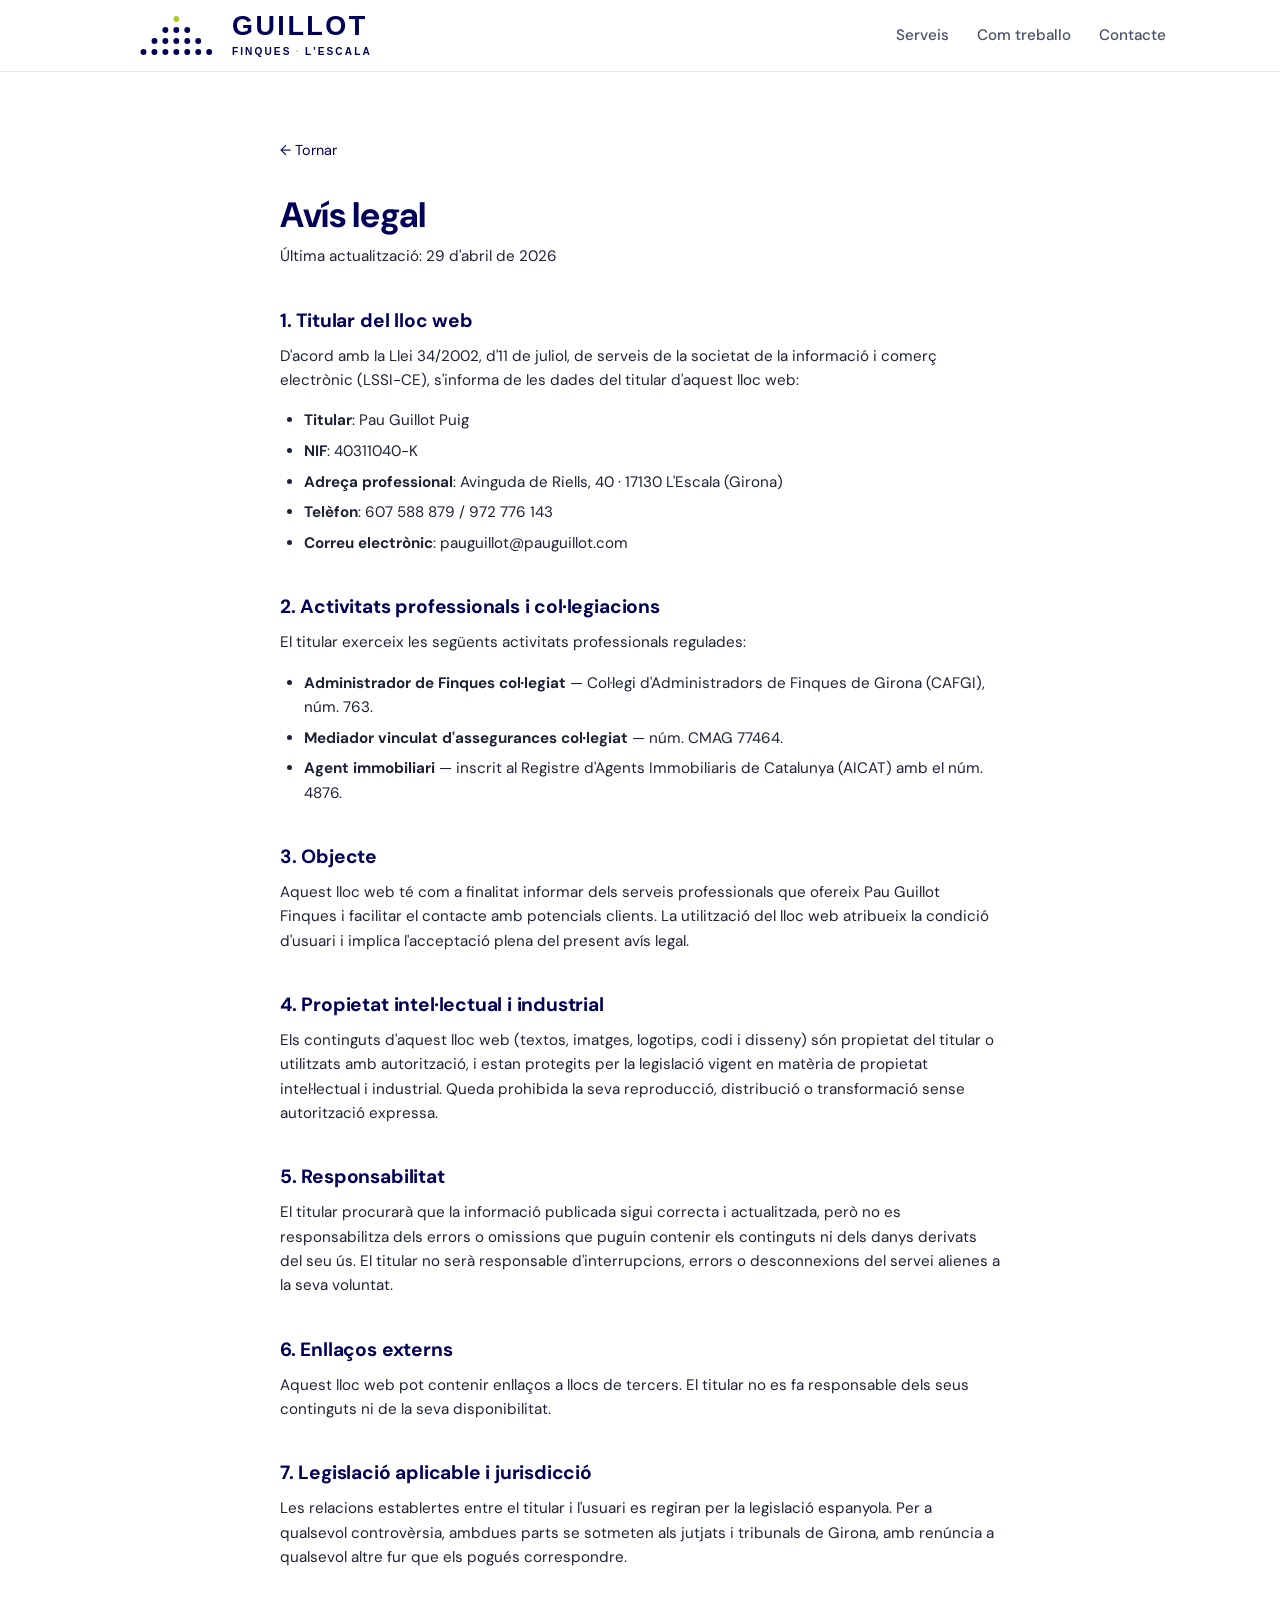
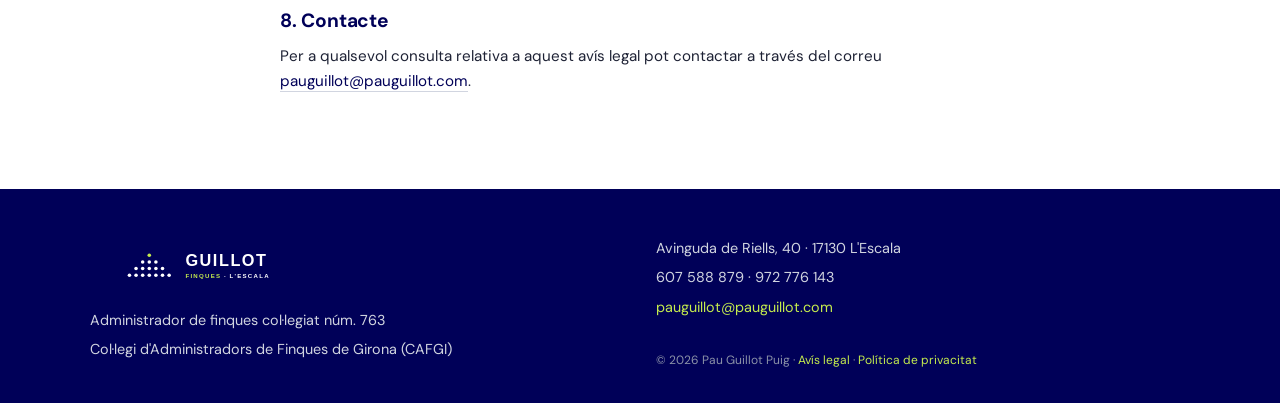
==== avis-legal.html @ b4b57026 "v0 inicial de finqueslescala.com Lloc estàtic + Cloudflare Pages Function per al formulari de pressu" ====
<!DOCTYPE html>
<html lang="ca">
<head>
  <meta charset="UTF-8">
  <meta name="viewport" content="width=device-width, initial-scale=1">
  <meta name="robots" content="noindex">
  <title>Avís legal · Pau Guillot Finques</title>
  <link rel="icon" type="image/svg+xml" href="assets/favicon.svg">
  <link rel="stylesheet" href="styles.css">
</head>
<body>

  <header class="site-header">
    <div class="site-header__inner">
      <a class="site-header__logo" href="index.html" aria-label="Pau Guillot Finques">
        <img src="assets/logo-light.svg" alt="Pau Guillot Finques">
      </a>
      <nav class="site-header__nav">
        <a href="index.html#serveis">Serveis</a>
        <a href="index.html#filosofia">Com treballo</a>
        <a href="index.html#contacte">Contacte</a>
      </nav>
    </div>
  </header>

  <main class="legal">
    <div class="legal__inner">
      <a class="legal__back" href="index.html">← Tornar</a>

      <h1>Avís legal</h1>
      <p class="legal__lead">Última actualització: 29 d'abril de 2026</p>

      <h2>1. Titular del lloc web</h2>
      <p>D'acord amb la Llei 34/2002, d'11 de juliol, de serveis de la societat de la informació i comerç electrònic (LSSI-CE), s'informa de les dades del titular d'aquest lloc web:</p>
      <ul>
        <li><strong>Titular</strong>: Pau Guillot Puig</li>
        <li><strong>NIF</strong>: 40311040-K</li>
        <li><strong>Adreça professional</strong>: Avinguda de Riells, 40 · 17130 L'Escala (Girona)</li>
        <li><strong>Telèfon</strong>: 607 588 879 / 972 776 143</li>
        <li><strong>Correu electrònic</strong>: pauguillot@pauguillot.com</li>
      </ul>

      <h2>2. Activitats professionals i col·legiacions</h2>
      <p>El titular exerceix les següents activitats professionals regulades:</p>
      <ul>
        <li><strong>Administrador de Finques col·legiat</strong> — Col·legi d'Administradors de Finques de Girona (CAFGI), núm. 763.</li>
        <li><strong>Mediador vinculat d'assegurances col·legiat</strong> — núm. CMAG 77464.</li>
        <li><strong>Agent immobiliari</strong> — inscrit al Registre d'Agents Immobiliaris de Catalunya (AICAT) amb el núm. 4876.</li>
      </ul>

      <h2>3. Objecte</h2>
      <p>Aquest lloc web té com a finalitat informar dels serveis professionals que ofereix Pau Guillot Finques i facilitar el contacte amb potencials clients. La utilització del lloc web atribueix la condició d'usuari i implica l'acceptació plena del present avís legal.</p>

      <h2>4. Propietat intel·lectual i industrial</h2>
      <p>Els continguts d'aquest lloc web (textos, imatges, logotips, codi i disseny) són propietat del titular o utilitzats amb autorització, i estan protegits per la legislació vigent en matèria de propietat intel·lectual i industrial. Queda prohibida la seva reproducció, distribució o transformació sense autorització expressa.</p>

      <h2>5. Responsabilitat</h2>
      <p>El titular procurarà que la informació publicada sigui correcta i actualitzada, però no es responsabilitza dels errors o omissions que puguin contenir els continguts ni dels danys derivats del seu ús. El titular no serà responsable d'interrupcions, errors o desconnexions del servei alienes a la seva voluntat.</p>

      <h2>6. Enllaços externs</h2>
      <p>Aquest lloc web pot contenir enllaços a llocs de tercers. El titular no es fa responsable dels seus continguts ni de la seva disponibilitat.</p>

      <h2>7. Legislació aplicable i jurisdicció</h2>
      <p>Les relacions establertes entre el titular i l'usuari es regiran per la legislació espanyola. Per a qualsevol controvèrsia, ambdues parts se sotmeten als jutjats i tribunals de Girona, amb renúncia a qualsevol altre fur que els pogués correspondre.</p>

      <h2>8. Contacte</h2>
      <p>Per a qualsevol consulta relativa a aquest avís legal pot contactar a través del correu <a href="mailto:pauguillot@pauguillot.com">pauguillot@pauguillot.com</a>.</p>
    </div>
  </main>

  <footer class="site-footer">
    <div class="site-footer__inner">
      <div>
        <img src="assets/logo.svg" alt="Pau Guillot Finques">
        <p>Administrador de finques col·legiat núm. 763</p>
        <p>Col·legi d'Administradors de Finques de Girona (CAFGI)</p>
      </div>
      <div>
        <p>Avinguda de Riells, 40 · 17130 L'Escala</p>
        <p>607 588 879 · 972 776 143</p>
        <p><a href="mailto:pauguillot@pauguillot.com">pauguillot@pauguillot.com</a></p>
        <br>
        <small>© 2026 Pau Guillot Puig · <a href="avis-legal.html">Avís legal</a> · <a href="privacitat.html">Política de privacitat</a></small>
      </div>
    </div>
  </footer>

</body>
</html>
---- styles.css ----
/* ============================================================
   finqueslescala.com — v0
   Hereta tokens del sistema de marca PGF.
   ============================================================ */

@import url('https://fonts.googleapis.com/css2?family=DM+Sans:wght@400;500;600;700;800&family=DM+Mono:wght@400;500&display=swap');

:root {
  --navy:        #000058;
  --navy-deep:   #00003a;
  --navy-light:  #0a0a6e;
  --lime:        #c5ec4d;
  --lime-print:  #a8cf28;

  --white:       #ffffff;
  --off-white:   #f8f9fc;
  --gray-50:     #f4f5f9;
  --gray-100:    #e8eaf0;
  --gray-200:    #d1d5e0;
  --gray-400:    #8b92a8;
  --gray-600:    #4a5068;
  --gray-800:    #1e2235;

  --font-sans:   'DM Sans', 'Inter', 'Helvetica Neue', Arial, sans-serif;
  --font-mono:   'DM Mono', 'Menlo', 'Consolas', monospace;

  --max-w:       1100px;
  --gutter:      1.5rem;
}

* { box-sizing: border-box; margin: 0; padding: 0; }

html {
  -webkit-font-smoothing: antialiased;
  -moz-osx-font-smoothing: grayscale;
  scroll-behavior: smooth;
}

body {
  font-family: var(--font-sans);
  font-size: 17px;
  line-height: 1.6;
  color: var(--gray-800);
  background: var(--white);
}

a {
  color: var(--navy);
  text-decoration: none;
  border-bottom: 1px solid var(--gray-200);
  transition: border-color .15s ease;
}
a:hover { border-bottom-color: var(--navy); }

h1, h2, h3 {
  font-family: var(--font-sans);
  color: var(--navy);
  font-weight: 700;
  line-height: 1.2;
  letter-spacing: -0.01em;
}

.mono { font-family: var(--font-mono); }

/* ============================================================
   HEADER
   ============================================================ */
.site-header {
  background: var(--white);
  border-bottom: 1px solid var(--gray-100);
  position: sticky;
  top: 0;
  z-index: 10;
}

.site-header__inner {
  max-width: var(--max-w);
  margin: 0 auto;
  padding: 0.875rem var(--gutter);
  display: flex;
  align-items: center;
  justify-content: space-between;
}

.site-header__logo {
  border-bottom: none;
  line-height: 0;
}

.site-header__logo img {
  height: 43px;
  display: block;
}

@media (max-width: 640px) {
  .site-header__logo img { height: 31px; }
}


.site-header__nav {
  display: flex;
  gap: 1.75rem;
  font-size: 0.95rem;
}

.site-header__nav a {
  color: var(--gray-600);
  border-bottom: none;
  font-weight: 500;
}
.site-header__nav a:hover { color: var(--navy); }

@media (max-width: 640px) {
  .site-header__nav { display: none; }
}

/* ============================================================
   HERO
   ============================================================ */
.hero {
  padding: 6rem var(--gutter) 5rem;
  background: var(--off-white);
  border-bottom: 1px solid var(--gray-100);
}

.hero__inner {
  max-width: var(--max-w);
  margin: 0 auto;
}

.hero__eyebrow {
  font-size: 0.85rem;
  font-weight: 600;
  letter-spacing: 0.08em;
  text-transform: uppercase;
  color: var(--lime-print);
  margin-bottom: 1.25rem;
}

.hero h1 {
  font-size: clamp(2rem, 5vw, 3.4rem);
  margin-bottom: 1.25rem;
  max-width: 24ch;
}

.hero__lead {
  font-size: clamp(1.05rem, 1.6vw, 1.25rem);
  color: var(--gray-600);
  max-width: 60ch;
  margin-bottom: 2rem;
}

.hero__cta {
  display: inline-flex;
  align-items: center;
  gap: 0.6rem;
  padding: 0.9rem 1.6rem;
  background: var(--navy);
  color: var(--white);
  border-radius: 4px;
  border-bottom: none;
  font-weight: 600;
  font-size: 0.95rem;
  transition: background .15s ease;
}
.hero__cta:hover { background: var(--navy-light); border-bottom: none; }

/* ============================================================
   SECTIONS
   ============================================================ */
.section {
  padding: 5rem var(--gutter);
}

.section--alt {
  background: var(--off-white);
  border-top: 1px solid var(--gray-100);
  border-bottom: 1px solid var(--gray-100);
}

.section__inner {
  max-width: var(--max-w);
  margin: 0 auto;
}

.section__heading {
  font-size: 0.85rem;
  font-weight: 600;
  letter-spacing: 0.08em;
  text-transform: uppercase;
  color: var(--gray-400);
  margin-bottom: 0.75rem;
}

.section h2 {
  font-size: clamp(1.6rem, 3vw, 2.2rem);
  margin-bottom: 2.5rem;
  max-width: 30ch;
}

/* ============================================================
   SERVEIS (grid)
   ============================================================ */
.serveis {
  display: grid;
  grid-template-columns: repeat(auto-fit, minmax(260px, 1fr));
  gap: 1.5rem;
}

.servei {
  background: var(--white);
  border: 1px solid var(--gray-100);
  border-radius: 6px;
  padding: 1.75rem;
  transition: border-color .2s ease, transform .2s ease;
}
.servei:hover {
  border-color: var(--navy);
  transform: translateY(-2px);
}

.servei h3 {
  font-size: 1.15rem;
  margin-bottom: 0.75rem;
  color: var(--navy);
}

.servei p {
  color: var(--gray-600);
  font-size: 0.95rem;
}

.servei__marca {
  display: inline-block;
  margin-top: 0.75rem;
  font-size: 0.85rem;
  font-weight: 500;
  color: var(--lime-print);
  border-bottom: none;
}

.servei__credencial {
  margin-top: 1rem;
  padding-top: 0.75rem;
  border-top: 1px solid var(--gray-100);
  font-size: 0.8rem;
  color: var(--gray-400);
  font-weight: 500;
  letter-spacing: 0.01em;
}

/* ============================================================
   FILOSOFIA
   ============================================================ */
.filosofia p {
  font-size: clamp(1.1rem, 1.8vw, 1.35rem);
  line-height: 1.55;
  color: var(--gray-800);
  max-width: 52ch;
  margin-bottom: 1.5rem;
}

.filosofia p:last-child { margin-bottom: 0; }

/* ============================================================
   CONTACTE
   ============================================================ */
.contacte {
  display: grid;
  grid-template-columns: repeat(auto-fit, minmax(260px, 1fr));
  gap: 2rem;
}

.contacte__bloc h3 {
  font-size: 0.85rem;
  font-weight: 600;
  letter-spacing: 0.08em;
  text-transform: uppercase;
  color: var(--gray-400);
  margin-bottom: 0.75rem;
}

.contacte__bloc p,
.contacte__bloc a {
  font-size: 1.05rem;
  color: var(--gray-800);
  display: block;
  border-bottom: none;
}

.contacte__bloc a:hover { color: var(--navy); }

.contacte__bloc .mono { font-family: var(--font-mono); font-size: 1rem; }

/* ============================================================
   FORMULARI PRESSUPOST
   ============================================================ */
.pressupost-form {
  max-width: 640px;
  margin-bottom: 3rem;
}

.pressupost-form__row {
  margin-bottom: 1.25rem;
}

.pressupost-form__row--split {
  display: grid;
  grid-template-columns: 1fr 1fr;
  gap: 1rem;
}

@media (max-width: 540px) {
  .pressupost-form__row--split { grid-template-columns: 1fr; }
}

.pressupost-form label {
  display: block;
  font-size: 0.85rem;
  font-weight: 600;
  color: var(--gray-600);
  margin-bottom: 0.4rem;
}

.pressupost-form input,
.pressupost-form select,
.pressupost-form textarea {
  width: 100%;
  font-family: var(--font-sans);
  font-size: 1rem;
  color: var(--gray-800);
  background: var(--white);
  border: 1px solid var(--gray-200);
  border-radius: 4px;
  padding: 0.7rem 0.85rem;
  transition: border-color .15s ease, box-shadow .15s ease;
}

.pressupost-form input:focus,
.pressupost-form select:focus,
.pressupost-form textarea:focus {
  outline: none;
  border-color: var(--navy);
  box-shadow: 0 0 0 3px rgba(0, 0, 88, 0.1);
}

.pressupost-form textarea {
  resize: vertical;
  font-family: var(--font-sans);
}

.pressupost-form__submit {
  display: inline-flex;
  align-items: center;
  gap: 0.6rem;
  padding: 0.9rem 1.6rem;
  background: var(--navy);
  color: var(--white);
  border: none;
  border-radius: 4px;
  font-family: var(--font-sans);
  font-weight: 600;
  font-size: 0.95rem;
  cursor: pointer;
  transition: background .15s ease;
}
.pressupost-form__submit:hover { background: var(--navy-light); }

.contacte-divider {
  border-top: 1px solid var(--gray-100);
  margin: 3rem 0 2.5rem;
}

.contacte__subtitol {
  font-size: 0.85rem;
  font-weight: 600;
  letter-spacing: 0.08em;
  text-transform: uppercase;
  color: var(--gray-400);
  margin-bottom: 1.5rem;
}

/* ============================================================
   PÀGINES LEGALS
   ============================================================ */
.legal {
  padding: 4rem var(--gutter) 5rem;
}

.legal__inner {
  max-width: 720px;
  margin: 0 auto;
}

.legal h1 {
  font-size: clamp(1.6rem, 3vw, 2.2rem);
  margin-bottom: 0.5rem;
}

.legal__lead {
  color: var(--gray-600);
  margin-bottom: 2.5rem;
  font-size: 0.95rem;
}

.legal h2 {
  font-size: 1.2rem;
  margin: 2.5rem 0 0.75rem;
  color: var(--navy);
}

.legal h3 {
  font-size: 1rem;
  margin: 1.5rem 0 0.5rem;
  color: var(--navy);
  font-weight: 600;
}

.legal p, .legal ul, .legal ol {
  margin-bottom: 1rem;
  color: var(--gray-800);
  font-size: 0.95rem;
}

.legal ul, .legal ol {
  padding-left: 1.5rem;
}

.legal ul li, .legal ol li {
  margin-bottom: 0.4rem;
}

.legal a {
  color: var(--navy);
  border-bottom-color: var(--gray-200);
}

.legal__back {
  display: inline-block;
  margin-bottom: 2rem;
  font-size: 0.9rem;
  color: var(--gray-600);
  border-bottom: none;
}
.legal__back:hover { color: var(--navy); }

/* ============================================================
   PÀGINA GRÀCIES
   ============================================================ */
.gracies {
  padding: 6rem var(--gutter);
  text-align: center;
}

.gracies__inner {
  max-width: 540px;
  margin: 0 auto;
}

.gracies h1 {
  font-size: clamp(1.8rem, 3vw, 2.4rem);
  margin-bottom: 1rem;
}

.gracies p {
  color: var(--gray-600);
  font-size: 1.05rem;
  margin-bottom: 2rem;
}

/* ============================================================
   FORM CONSENTIMENT RGPD
   ============================================================ */
.pressupost-form__consent {
  display: flex;
  align-items: flex-start;
  gap: 0.6rem;
  font-size: 0.85rem;
  color: var(--gray-600);
  margin-bottom: 1.5rem;
  line-height: 1.5;
}

.pressupost-form__consent input[type="checkbox"] {
  width: auto;
  margin-top: 0.2rem;
  flex-shrink: 0;
  accent-color: var(--navy);
}

.pressupost-form__consent a {
  color: var(--navy);
}

/* ============================================================
   MAPA
   ============================================================ */
.mapa {
  margin-top: 3rem;
  border: 1px solid var(--gray-200);
  border-radius: 6px;
  overflow: hidden;
  background: var(--gray-50);
}

.mapa iframe {
  display: block;
  width: 100%;
  height: 360px;
  border: 0;
}

.mapa__link {
  display: block;
  text-align: right;
  padding: 0.75rem 1rem;
  font-size: 0.85rem;
  color: var(--gray-600);
  border-bottom: none;
  background: var(--white);
  border-top: 1px solid var(--gray-100);
}
.mapa__link:hover { color: var(--navy); }

@media (max-width: 640px) {
  .mapa iframe { height: 280px; }
}

/* ============================================================
   FOOTER
   ============================================================ */
.site-footer {
  background: var(--navy);
  color: var(--gray-200);
  padding: 3rem var(--gutter) 2rem;
  font-size: 0.9rem;
}

.site-footer__inner {
  max-width: var(--max-w);
  margin: 0 auto;
  display: grid;
  grid-template-columns: 1fr 1fr;
  gap: 2rem;
}

@media (max-width: 640px) {
  .site-footer__inner { grid-template-columns: 1fr; }
}

.site-footer img {
  height: 56px;
  display: block;
  margin-bottom: 1rem;
}

.site-footer p { color: var(--gray-200); margin-bottom: 0.4rem; }
.site-footer small { color: var(--gray-400); }

.site-footer a { color: var(--lime); border-bottom-color: transparent; }
.site-footer a:hover { border-bottom-color: var(--lime); }
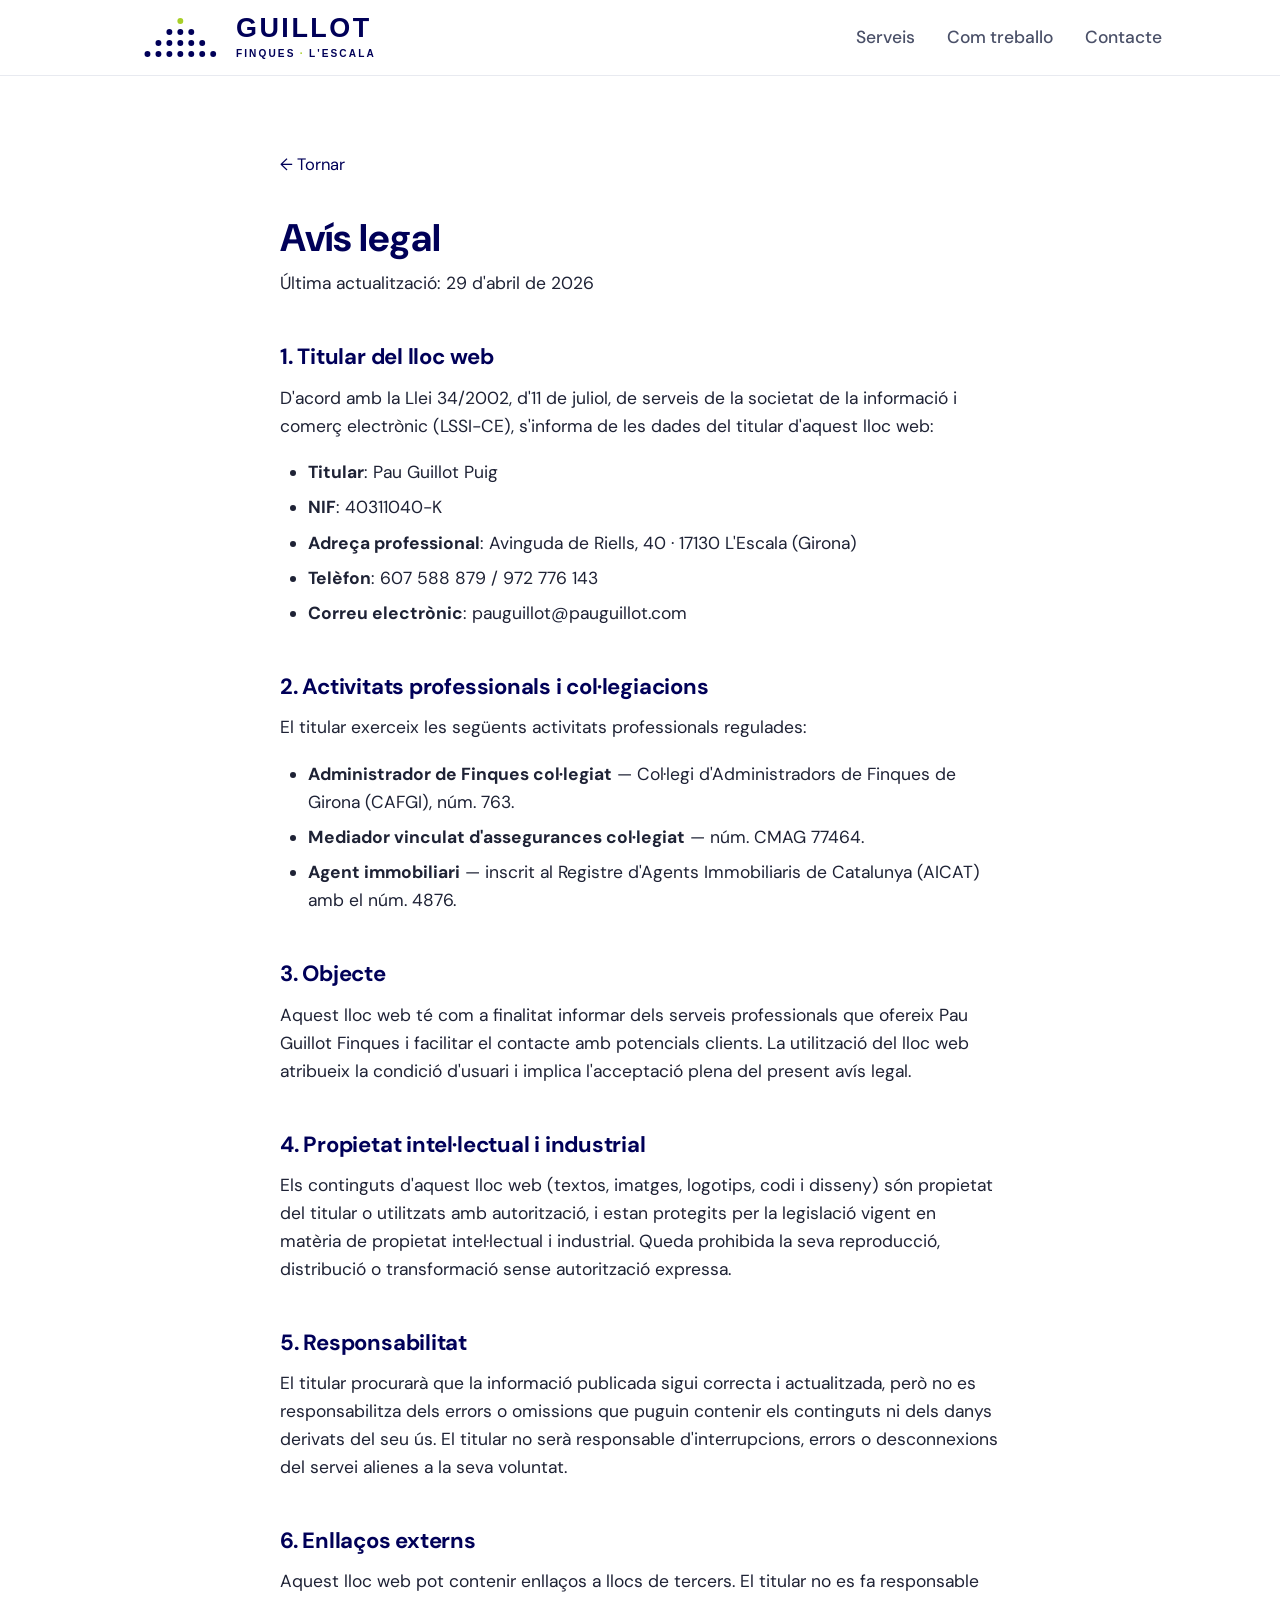
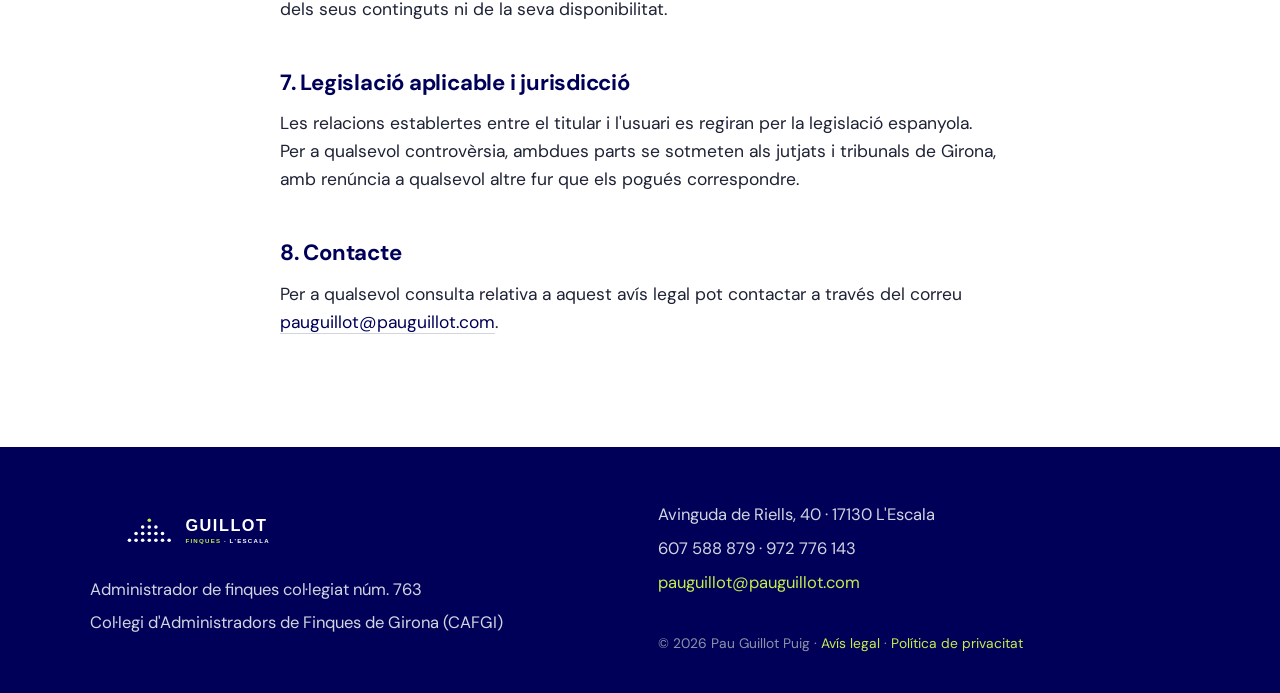
==== commit 2be22bab: "Higiene tècnica: robots.txt, sitemap.xml, Open Graph i canonicals Tres fitxers nous: - robots.txt: p" ====
--- a/avis-legal.html
+++ b/avis-legal.html
@@ -5,6 +5,7 @@
   <meta name="viewport" content="width=device-width, initial-scale=1">
   <meta name="robots" content="noindex">
   <title>Avís legal · Pau Guillot Finques</title>
+  <link rel="canonical" href="https://finqueslescala.com/avis-legal.html">
   <link rel="icon" type="image/svg+xml" href="assets/favicon.svg">
   <link rel="stylesheet" href="styles.css">
 </head>
--- a/styles.css
+++ b/styles.css
@@ -34,11 +34,12 @@
   -webkit-font-smoothing: antialiased;
   -moz-osx-font-smoothing: grayscale;
   scroll-behavior: smooth;
+  font-size: 115%;
 }
 
 body {
   font-family: var(--font-sans);
-  font-size: 17px;
+  font-size: 1rem;
   line-height: 1.6;
   color: var(--gray-800);
   background: var(--white);
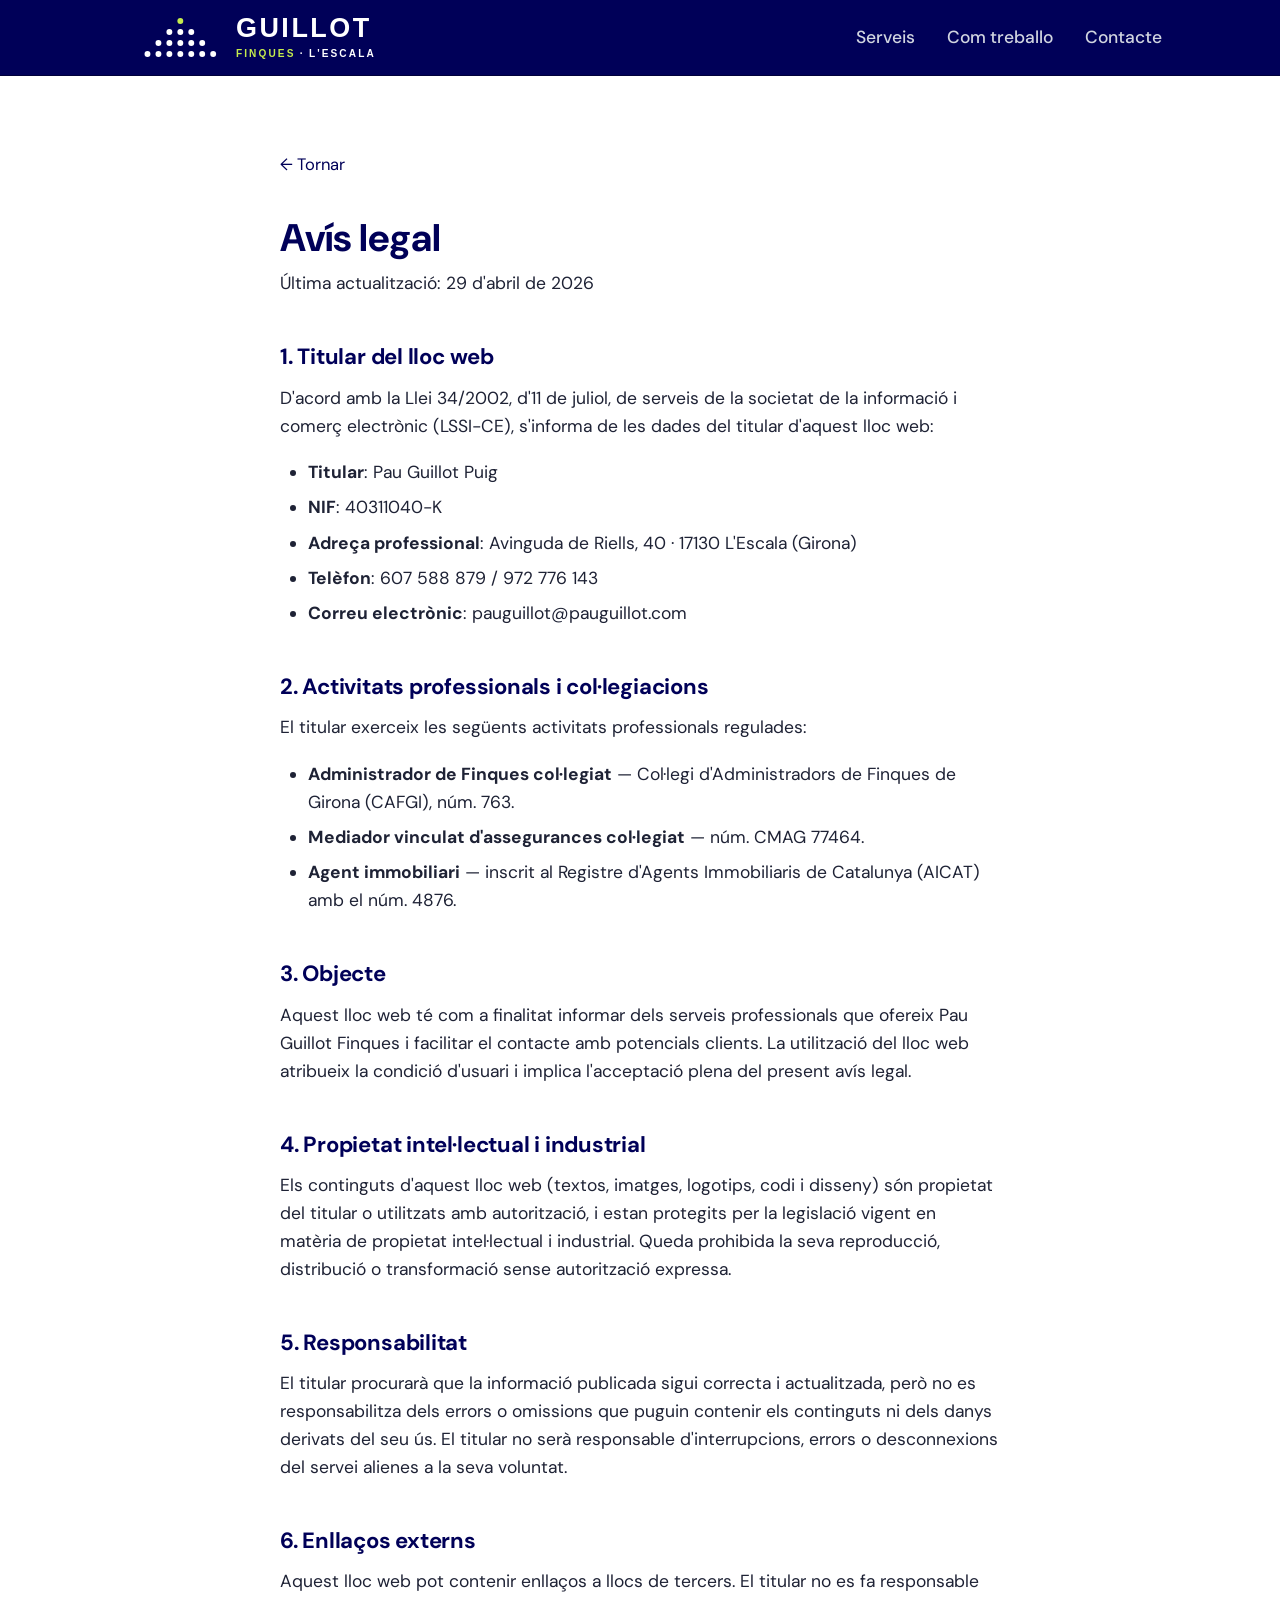
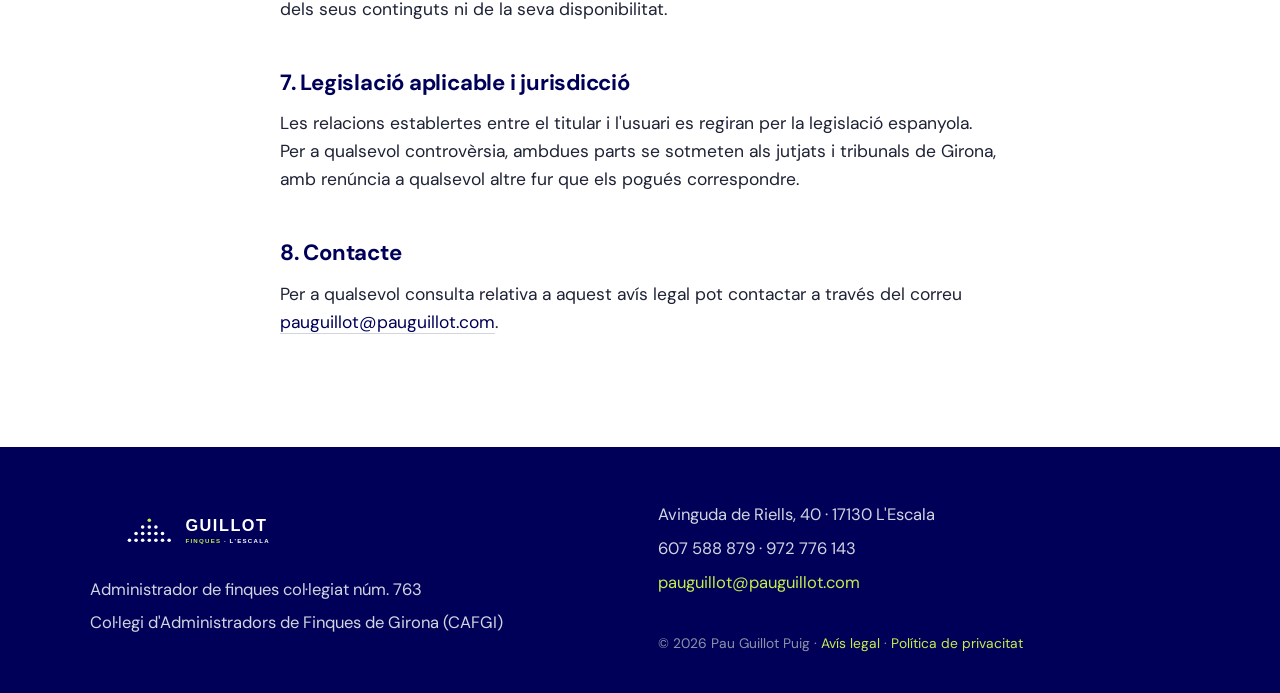
==== commit 0f14528e: "Header: fons navy amb logo blanc/lime, enllaços invertits" ====
--- a/avis-legal.html
+++ b/avis-legal.html
@@ -7,6 +7,10 @@
   <title>Avís legal · Pau Guillot Finques</title>
   <link rel="canonical" href="https://finqueslescala.com/avis-legal.html">
   <link rel="icon" type="image/svg+xml" href="assets/favicon.svg">
+  <link rel="icon" href="assets/favicon.ico" sizes="any">
+  <link rel="icon" type="image/png" sizes="32x32" href="assets/favicon-32.png">
+  <link rel="icon" type="image/png" sizes="192x192" href="assets/favicon-192.png">
+  <link rel="apple-touch-icon" sizes="180x180" href="assets/apple-touch-icon.png">
   <link rel="stylesheet" href="styles.css">
 </head>
 <body>
@@ -14,7 +18,7 @@
   <header class="site-header">
     <div class="site-header__inner">
       <a class="site-header__logo" href="index.html" aria-label="Pau Guillot Finques">
-        <img src="assets/logo-light.svg" alt="Pau Guillot Finques">
+        <img src="assets/logo-on-navy.svg" alt="Pau Guillot Finques">
       </a>
       <nav class="site-header__nav">
         <a href="index.html#serveis">Serveis</a>
--- a/styles.css
+++ b/styles.css
@@ -67,8 +67,8 @@
    HEADER
    ============================================================ */
 .site-header {
-  background: var(--white);
-  border-bottom: 1px solid var(--gray-100);
+  background: var(--navy);
+  border-bottom: 1px solid var(--navy-deep);
   position: sticky;
   top: 0;
   z-index: 10;
@@ -105,11 +105,11 @@
 }
 
 .site-header__nav a {
-  color: var(--gray-600);
+  color: var(--gray-200);
   border-bottom: none;
   font-weight: 500;
 }
-.site-header__nav a:hover { color: var(--navy); }
+.site-header__nav a:hover { color: var(--lime); }
 
 @media (max-width: 640px) {
   .site-header__nav { display: none; }
